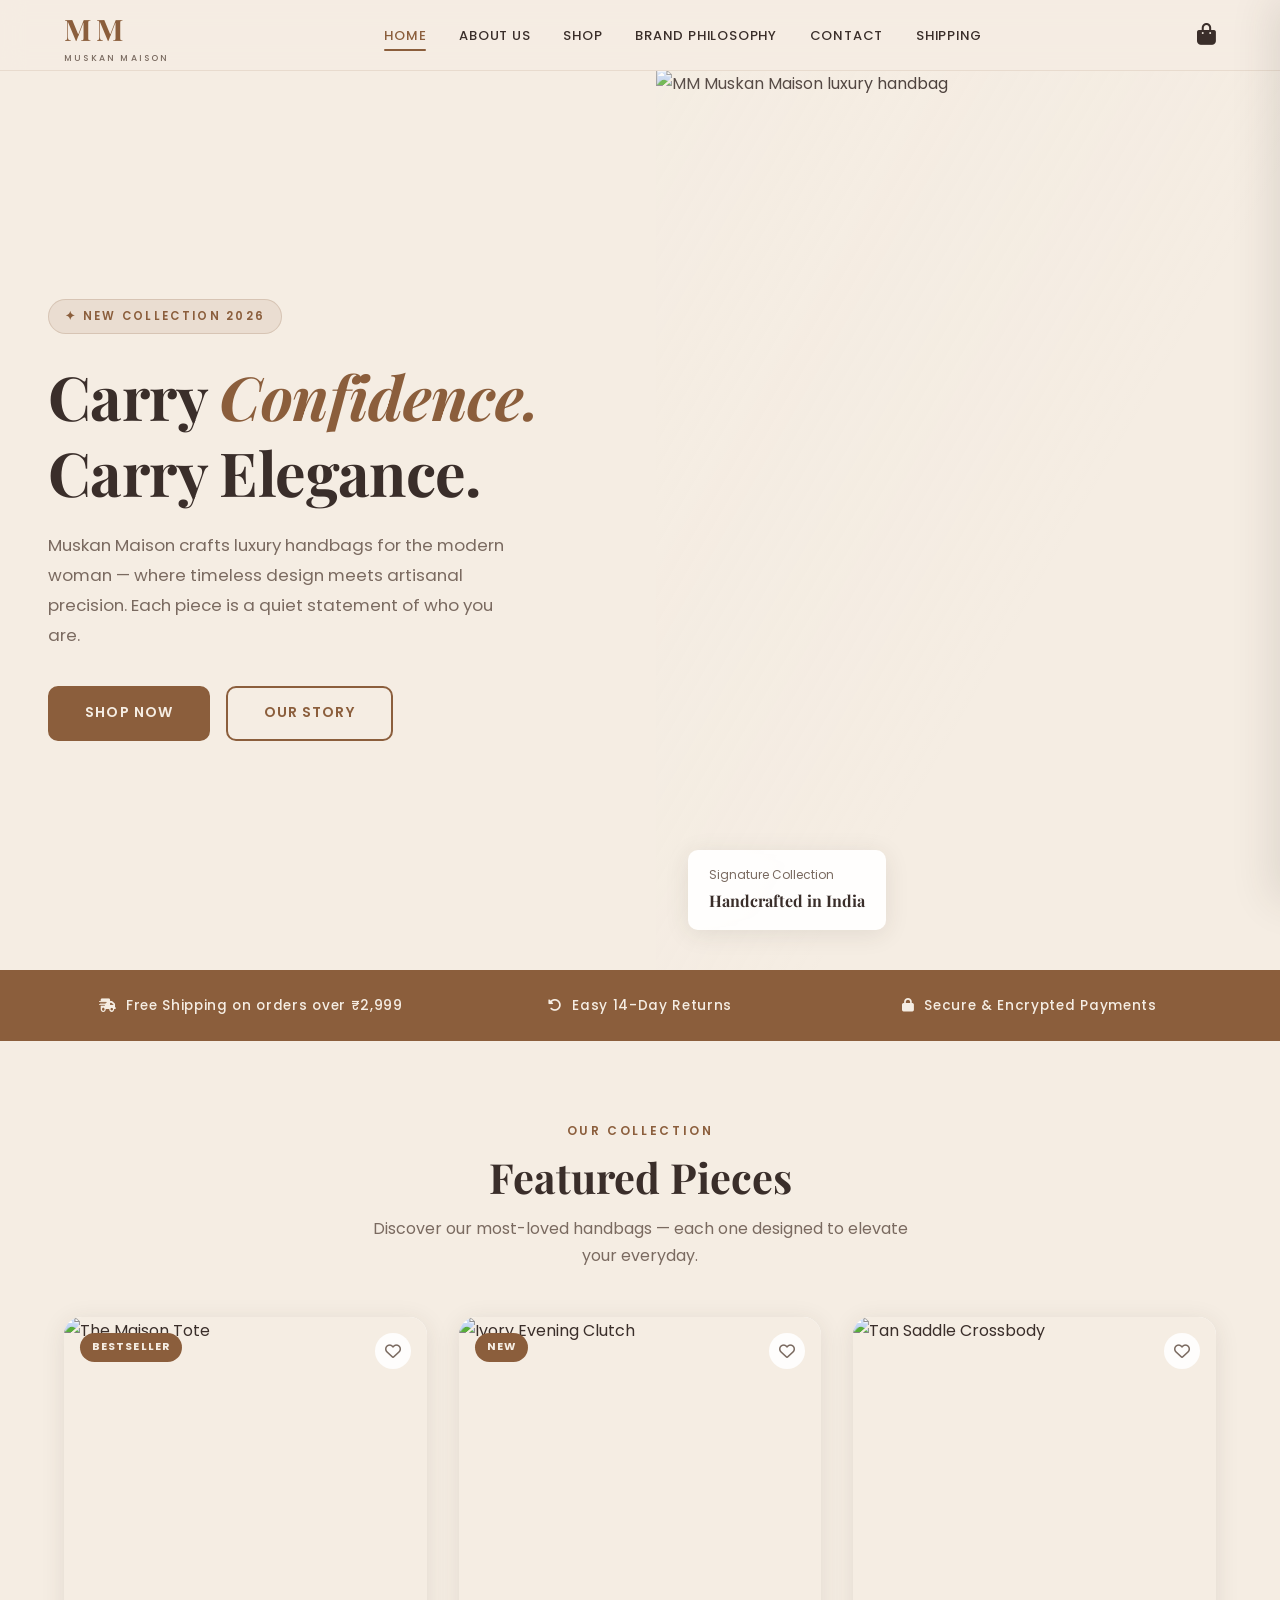
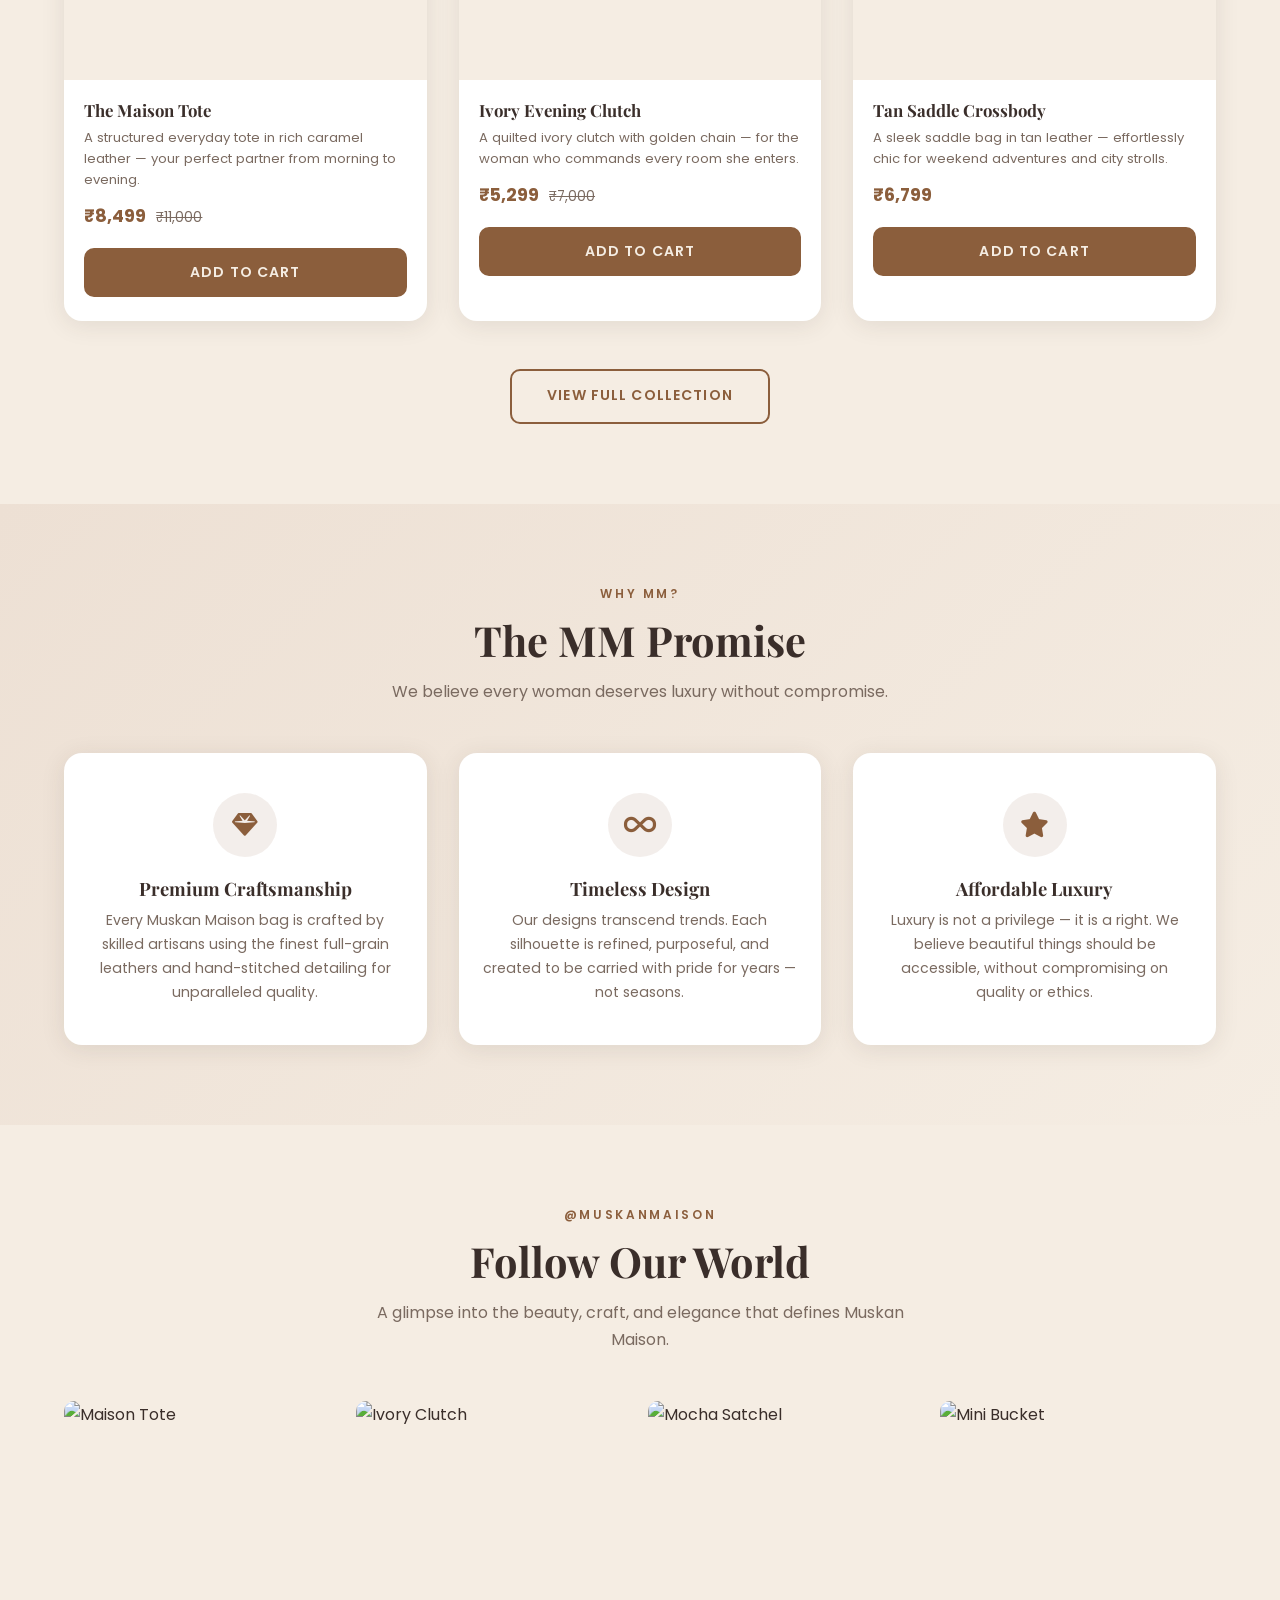
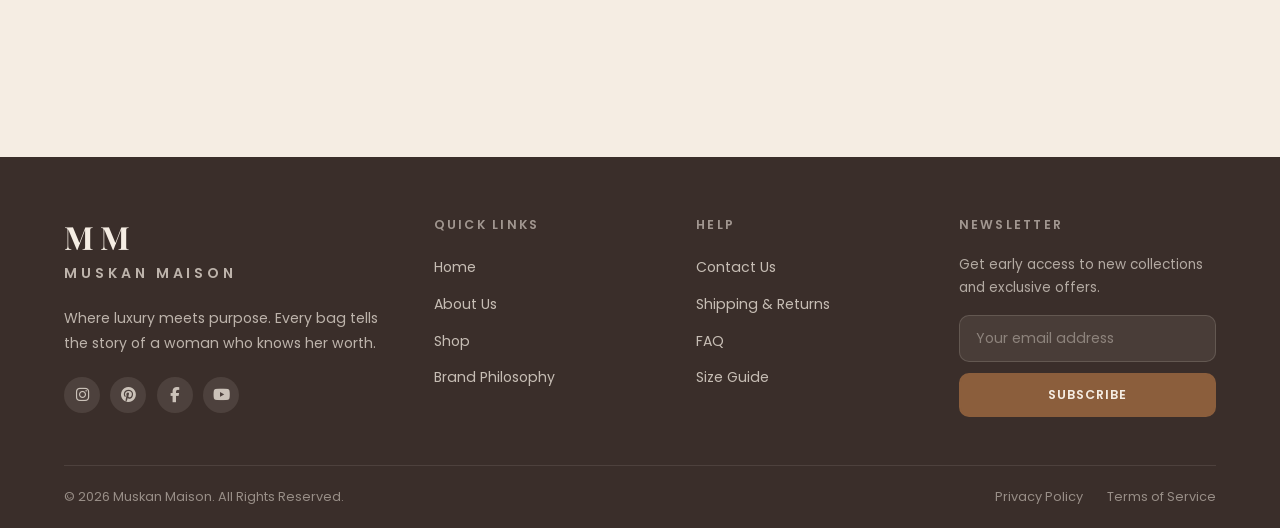
==== index.html @ 4ca87aa5 "Add files via upload" ====
<!DOCTYPE html>
<html lang="en">
<head>
  <meta charset="UTF-8" />
  <meta name="viewport" content="width=device-width, initial-scale=1.0" />
  <meta name="description" content="MM – Muskan Maison. Luxury handcrafted handbags for the modern woman. Carry Confidence. Carry Elegance." />
  <title>MM – Muskan Maison | Luxury Handbags</title>
  <link rel="stylesheet" href="styles.css" />
  <link rel="preconnect" href="https://fonts.googleapis.com" />
  <link href="https://fonts.googleapis.com/css2?family=Playfair+Display:ital,wght@0,400;0,600;0,700;1,400;1,600&family=Poppins:wght@300;400;500;600&display=swap" rel="stylesheet" />
  <!-- Font Awesome for icons -->
  <link rel="stylesheet" href="https://cdnjs.cloudflare.com/ajax/libs/font-awesome/6.5.0/css/all.min.css" crossorigin="anonymous" />
</head>
<body>

  <!-- ======================== NAVBAR ======================== -->
  <nav class="navbar" id="navbar">
    <div class="nav-container">
      <a href="index.html" class="nav-logo">MM<span>Muskan Maison</span></a>

      <ul class="nav-links">
        <li><a href="index.html">Home</a></li>
        <li><a href="about.html">About Us</a></li>
        <li><a href="shop.html">Shop</a></li>
        <li><a href="philosophy.html">Brand Philosophy</a></li>
        <li><a href="contact.html">Contact</a></li>
        <li><a href="shipping.html">Shipping</a></li>
      </ul>

      <div class="nav-actions">
        <button class="cart-btn" id="cartToggle" aria-label="Open Cart">
          <i class="fas fa-shopping-bag"></i>
          <span class="cart-count" style="display:none">0</span>
        </button>
        <button class="hamburger" id="hamburger" aria-label="Menu">
          <span></span><span></span><span></span>
        </button>
      </div>
    </div>
    <div class="mobile-menu" id="mobileMenu">
      <a href="index.html">Home</a>
      <a href="about.html">About Us</a>
      <a href="shop.html">Shop</a>
      <a href="philosophy.html">Brand Philosophy</a>
      <a href="contact.html">Contact</a>
      <a href="shipping.html">Shipping &amp; Returns</a>
    </div>
  </nav>

  <!-- ======================== CART SIDEBAR ======================== -->
  <div class="cart-overlay" id="cartOverlay"></div>
  <aside class="cart-sidebar" id="cartSidebar">
    <div class="cart-header">
      <h3>Your Bag</h3>
      <button class="cart-close" id="cartClose">✕</button>
    </div>
    <div class="cart-items" id="cartItems"></div>
    <div class="cart-footer">
      <div class="cart-total">
        <span>Total</span>
        <strong id="cartTotalAmt">₹0</strong>
      </div>
      <a href="shop.html" class="btn btn-primary" style="display:block;text-align:center;">Checkout</a>
    </div>
  </aside>

  <!-- ======================== HERO ======================== -->
  <section class="hero">
    <div class="hero-content">
      <div class="hero-tag">✦ New Collection 2026</div>
      <h1 class="hero-title">Carry <em>Confidence.</em><br>Carry Elegance.</h1>
      <p class="hero-desc">
        Muskan Maison crafts luxury handbags for the modern woman — where timeless design meets artisanal precision. Each piece is a quiet statement of who you are.
      </p>
      <div class="hero-actions">
        <a href="shop.html" class="btn btn-primary">Shop Now</a>
        <a href="about.html" class="btn btn-outline">Our Story</a>
      </div>
    </div>
    <div class="hero-image">
      <img src="images/hero_handbag.png" alt="MM Muskan Maison luxury handbag" />
      <div class="hero-badge">
        <p>Signature Collection</p>
        <strong>Handcrafted in India</strong>
      </div>
    </div>
  </section>

  <!-- ======================== FEATURES STRIP ======================== -->
  <div class="features-strip">
    <div class="container">
      <div class="feature-chip">
        <i class="fas fa-shipping-fast"></i>
        Free Shipping on orders over ₹2,999
      </div>
      <div class="feature-chip">
        <i class="fas fa-undo-alt"></i>
        Easy 14-Day Returns
      </div>
      <div class="feature-chip">
        <i class="fas fa-lock"></i>
        Secure & Encrypted Payments
      </div>
    </div>
  </div>

  <!-- ======================== FEATURED COLLECTION ======================== -->
  <section class="section">
    <div class="container">
      <span class="section-label text-center" style="display:block;">Our Collection</span>
      <h2 class="section-title fade-in">Featured Pieces</h2>
      <p class="section-subtitle fade-in">Discover our most-loved handbags — each one designed to elevate your everyday.</p>

      <div class="collection-grid">
        <!-- Product 1 -->
        <div class="product-card fade-in">
          <div class="product-img-wrap">
            <span class="product-badge">Bestseller</span>
            <img src="images/bag_tote.png" alt="The Maison Tote" />
            <button class="product-wishlist" aria-label="Wishlist"><i class="far fa-heart"></i></button>
          </div>
          <div class="product-info">
            <h3>The Maison Tote</h3>
            <p class="product-desc">A structured everyday tote in rich caramel leather — your perfect partner from morning to evening.</p>
            <div class="product-price">₹8,499 <del>₹11,000</del></div>
            <button class="btn btn-primary"
              onclick="addToCart('tote', 'The Maison Tote', 8499, 'images/bag_tote.png')">
              Add to Cart
            </button>
          </div>
        </div>

        <!-- Product 2 -->
        <div class="product-card fade-in">
          <div class="product-img-wrap">
            <span class="product-badge">New</span>
            <img src="images/bag_clutch.png" alt="Ivory Evening Clutch" />
            <button class="product-wishlist" aria-label="Wishlist"><i class="far fa-heart"></i></button>
          </div>
          <div class="product-info">
            <h3>Ivory Evening Clutch</h3>
            <p class="product-desc">A quilted ivory clutch with golden chain — for the woman who commands every room she enters.</p>
            <div class="product-price">₹5,299 <del>₹7,000</del></div>
            <button class="btn btn-primary"
              onclick="addToCart('clutch', 'Ivory Evening Clutch', 5299, 'images/bag_clutch.png')">
              Add to Cart
            </button>
          </div>
        </div>

        <!-- Product 3 -->
        <div class="product-card fade-in">
          <div class="product-img-wrap">
            <img src="images/bag_crossbody.png" alt="Tan Saddle Crossbody" />
            <button class="product-wishlist" aria-label="Wishlist"><i class="far fa-heart"></i></button>
          </div>
          <div class="product-info">
            <h3>Tan Saddle Crossbody</h3>
            <p class="product-desc">A sleek saddle bag in tan leather — effortlessly chic for weekend adventures and city strolls.</p>
            <div class="product-price">₹6,799</div>
            <button class="btn btn-primary"
              onclick="addToCart('crossbody', 'Tan Saddle Crossbody', 6799, 'images/bag_crossbody.png')">
              Add to Cart
            </button>
          </div>
        </div>
      </div>

      <div class="text-center" style="margin-top:3rem;">
        <a href="shop.html" class="btn btn-outline">View Full Collection</a>
      </div>
    </div>
  </section>

  <!-- ======================== WHY CHOOSE US ======================== -->
  <section class="section why-section">
    <div class="container">
      <span class="section-label text-center" style="display:block;">Why MM?</span>
      <h2 class="section-title fade-in">The MM Promise</h2>
      <p class="section-subtitle fade-in">We believe every woman deserves luxury without compromise.</p>

      <div class="why-grid">
        <div class="why-card fade-in">
          <div class="why-icon"><i class="fas fa-gem"></i></div>
          <h3>Premium Craftsmanship</h3>
          <p>Every Muskan Maison bag is crafted by skilled artisans using the finest full-grain leathers and hand-stitched detailing for unparalleled quality.</p>
        </div>
        <div class="why-card fade-in">
          <div class="why-icon"><i class="fas fa-infinity"></i></div>
          <h3>Timeless Design</h3>
          <p>Our designs transcend trends. Each silhouette is refined, purposeful, and created to be carried with pride for years — not seasons.</p>
        </div>
        <div class="why-card fade-in">
          <div class="why-icon"><i class="fas fa-star"></i></div>
          <h3>Affordable Luxury</h3>
          <p>Luxury is not a privilege — it is a right. We believe beautiful things should be accessible, without compromising on quality or ethics.</p>
        </div>
      </div>
    </div>
  </section>

  <!-- ======================== INSTAGRAM PREVIEW ======================== -->
  <section class="section insta-section">
    <div class="container">
      <span class="section-label text-center" style="display:block;">@MuskanMaison</span>
      <h2 class="section-title fade-in">Follow Our World</h2>
      <p class="section-subtitle fade-in">A glimpse into the beauty, craft, and elegance that defines Muskan Maison.</p>
      <div class="insta-grid">
        <div class="insta-item fade-in">
          <img src="images/bag_tote.png" alt="Maison Tote" />
          <div class="insta-overlay"><i class="fab fa-instagram"></i></div>
        </div>
        <div class="insta-item fade-in">
          <img src="images/bag_clutch.png" alt="Ivory Clutch" />
          <div class="insta-overlay"><i class="fab fa-instagram"></i></div>
        </div>
        <div class="insta-item fade-in">
          <img src="images/bag_satchel.png" alt="Mocha Satchel" />
          <div class="insta-overlay"><i class="fab fa-instagram"></i></div>
        </div>
        <div class="insta-item fade-in">
          <img src="images/bag_mini.png" alt="Mini Bucket" />
          <div class="insta-overlay"><i class="fab fa-instagram"></i></div>
        </div>
      </div>
    </div>
  </section>

  <!-- ======================== FOOTER ======================== -->
  <footer class="footer">
    <div class="container">
      <div class="footer-grid">
        <div class="footer-brand">
          <h2>MM</h2>
          <p class="footer-brand-sub">Muskan Maison</p>
          <p>Where luxury meets purpose. Every bag tells the story of a woman who knows her worth.</p>
          <div class="footer-social">
            <a href="#" aria-label="Instagram"><i class="fab fa-instagram"></i></a>
            <a href="#" aria-label="Pinterest"><i class="fab fa-pinterest"></i></a>
            <a href="#" aria-label="Facebook"><i class="fab fa-facebook-f"></i></a>
            <a href="#" aria-label="YouTube"><i class="fab fa-youtube"></i></a>
          </div>
        </div>

        <div class="footer-col">
          <h4>Quick Links</h4>
          <ul>
            <li><a href="index.html">Home</a></li>
            <li><a href="about.html">About Us</a></li>
            <li><a href="shop.html">Shop</a></li>
            <li><a href="philosophy.html">Brand Philosophy</a></li>
          </ul>
        </div>

        <div class="footer-col">
          <h4>Help</h4>
          <ul>
            <li><a href="contact.html">Contact Us</a></li>
            <li><a href="shipping.html">Shipping & Returns</a></li>
            <li><a href="shipping.html#faq">FAQ</a></li>
            <li><a href="#">Size Guide</a></li>
          </ul>
        </div>

        <div class="footer-col">
          <h4>Newsletter</h4>
          <p style="font-size:0.85rem;color:rgba(245,237,227,0.65);margin-bottom:1rem;">Get early access to new collections and exclusive offers.</p>
          <form class="footer-newsletter newsletter-form">
            <input type="email" placeholder="Your email address" required />
            <button type="submit" class="btn btn-primary">Subscribe</button>
          </form>
        </div>
      </div>

      <div class="footer-bottom">
        <p>© 2026 Muskan Maison. All Rights Reserved.</p>
        <div class="footer-legal">
          <a href="#">Privacy Policy</a>
          <a href="#">Terms of Service</a>
        </div>
      </div>
    </div>
  </footer>

  <script src="script.js"></script>
</body>
</html>
---- styles.css ----
/* ============================================
   MM – Muskan Maison | Main Stylesheet
   ============================================ */

/* Google Fonts */
@import url('https://fonts.googleapis.com/css2?family=Playfair+Display:ital,wght@0,400;0,600;0,700;1,400;1,600&family=Poppins:wght@300;400;500;600&display=swap');

/* ============================================
   CSS Variables / Design Tokens
   ============================================ */
:root {
  --cream: #F5EDE3;
  --cream-dark: #EDE0D4;
  --mocha: #8B5E3C;
  --mocha-dark: #6F4A2F;
  --mocha-light: #A97550;
  --dark-brown: #3A2E2A;
  --text-muted: #7A6A60;
  --white: #FFFFFF;
  --shadow: 0 4px 24px rgba(58, 46, 42, 0.10);
  --shadow-hover: 0 8px 32px rgba(139, 94, 60, 0.18);
  --radius: 10px;
  --radius-lg: 18px;
  --transition: 0.3s ease;
  --font-serif: 'Playfair Display', Georgia, serif;
  --font-sans: 'Poppins', 'Segoe UI', sans-serif;
}

/* ============================================
   Reset & Base
   ============================================ */
*, *::before, *::after {
  margin: 0;
  padding: 0;
  box-sizing: border-box;
}

html {
  scroll-behavior: smooth;
  font-size: 16px;
}

body {
  background-color: var(--cream);
  color: var(--dark-brown);
  font-family: var(--font-sans);
  font-weight: 400;
  line-height: 1.7;
  -webkit-font-smoothing: antialiased;
}

img {
  max-width: 100%;
  display: block;
}

a {
  text-decoration: none;
  color: inherit;
}

ul { list-style: none; }

/* ============================================
   Typography
   ============================================ */
h1, h2, h3, h4, h5 {
  font-family: var(--font-serif);
  font-weight: 700;
  line-height: 1.25;
  color: var(--dark-brown);
}

h1 { font-size: clamp(2.2rem, 5vw, 3.8rem); }
h2 { font-size: clamp(1.7rem, 3.5vw, 2.6rem); }
h3 { font-size: clamp(1.2rem, 2.5vw, 1.6rem); }
h4 { font-size: 1.1rem; }
p  { font-size: 1rem; color: var(--text-muted); }

.section-label {
  font-size: 0.75rem;
  letter-spacing: 0.22em;
  text-transform: uppercase;
  color: var(--mocha);
  font-family: var(--font-sans);
  font-weight: 600;
  display: block;
  margin-bottom: 0.6rem;
}

/* ============================================
   Utility Classes
   ============================================ */
.container {
  max-width: 1200px;
  margin: 0 auto;
  padding: 0 1.5rem;
}

.section {
  padding: 80px 0;
}

.section-title {
  text-align: center;
  margin-bottom: 0.75rem;
}

.section-subtitle {
  text-align: center;
  max-width: 560px;
  margin: 0 auto 3rem;
  color: var(--text-muted);
  font-size: 1rem;
}

.text-center { text-align: center; }
.text-mocha  { color: var(--mocha); }

/* ============================================
   Buttons
   ============================================ */
.btn {
  display: inline-block;
  padding: 0.85rem 2.2rem;
  border-radius: var(--radius);
  font-family: var(--font-sans);
  font-size: 0.88rem;
  font-weight: 600;
  letter-spacing: 0.08em;
  text-transform: uppercase;
  cursor: pointer;
  transition: all var(--transition);
  border: 2px solid transparent;
}

.btn-primary {
  background: var(--mocha);
  color: var(--cream);
  border-color: var(--mocha);
}

.btn-primary:hover {
  background: var(--mocha-dark);
  border-color: var(--mocha-dark);
  transform: translateY(-2px);
  box-shadow: var(--shadow-hover);
}

.btn-outline {
  background: transparent;
  color: var(--mocha);
  border-color: var(--mocha);
}

.btn-outline:hover {
  background: var(--mocha);
  color: var(--cream);
  transform: translateY(-2px);
}

/* ============================================
   Navigation
   ============================================ */
.navbar {
  position: fixed;
  top: 0;
  left: 0;
  right: 0;
  z-index: 1000;
  background: rgba(245, 237, 227, 0.95);
  backdrop-filter: blur(12px);
  -webkit-backdrop-filter: blur(12px);
  border-bottom: 1px solid rgba(139, 94, 60, 0.12);
  transition: box-shadow var(--transition);
}

.navbar.scrolled {
  box-shadow: 0 2px 20px rgba(58, 46, 42, 0.10);
}

.nav-container {
  max-width: 1200px;
  margin: 0 auto;
  padding: 0 1.5rem;
  display: flex;
  align-items: center;
  justify-content: space-between;
  height: 70px;
}

/* Logo */
.nav-logo {
  font-family: var(--font-serif);
  font-size: 1.85rem;
  font-weight: 700;
  letter-spacing: 0.18em;
  color: var(--mocha);
  transition: color var(--transition);
}

.nav-logo span {
  font-size: 0.55rem;
  letter-spacing: 0.25em;
  display: block;
  text-align: center;
  color: var(--text-muted);
  font-family: var(--font-sans);
  font-weight: 500;
  text-transform: uppercase;
  margin-top: -4px;
}

.nav-logo:hover { color: var(--mocha-dark); }

/* Nav Links */
.nav-links {
  display: flex;
  align-items: center;
  gap: 0.25rem;
}

.nav-links a {
  font-size: 0.82rem;
  font-weight: 500;
  letter-spacing: 0.06em;
  text-transform: uppercase;
  color: var(--dark-brown);
  padding: 0.5rem 0.9rem;
  border-radius: 6px;
  position: relative;
  transition: color var(--transition);
}

.nav-links a::after {
  content: '';
  position: absolute;
  bottom: 2px;
  left: 0.9rem;
  right: 0.9rem;
  height: 2px;
  background: var(--mocha);
  transform: scaleX(0);
  transition: transform 0.3s ease;
  border-radius: 2px;
}

.nav-links a:hover,
.nav-links a.active {
  color: var(--mocha);
}

.nav-links a:hover::after,
.nav-links a.active::after {
  transform: scaleX(1);
}

/* Cart Icon */
.nav-actions {
  display: flex;
  align-items: center;
  gap: 1rem;
}

.cart-btn {
  position: relative;
  background: none;
  border: none;
  cursor: pointer;
  color: var(--dark-brown);
  font-size: 1.35rem;
  display: flex;
  align-items: center;
  transition: color var(--transition);
}

.cart-btn:hover { color: var(--mocha); }

.cart-count {
  position: absolute;
  top: -8px;
  right: -10px;
  background: var(--mocha);
  color: var(--cream);
  font-size: 0.65rem;
  font-weight: 700;
  min-width: 18px;
  height: 18px;
  border-radius: 50%;
  display: flex;
  align-items: center;
  justify-content: center;
  font-family: var(--font-sans);
}

/* Hamburger */
.hamburger {
  display: none;
  flex-direction: column;
  gap: 5px;
  cursor: pointer;
  background: none;
  border: none;
  padding: 4px;
}

.hamburger span {
  display: block;
  width: 24px;
  height: 2px;
  background: var(--dark-brown);
  border-radius: 2px;
  transition: all var(--transition);
}

.hamburger.open span:nth-child(1) { transform: translateY(7px) rotate(45deg); }
.hamburger.open span:nth-child(2) { opacity: 0; }
.hamburger.open span:nth-child(3) { transform: translateY(-7px) rotate(-45deg); }

/* Mobile Menu */
.mobile-menu {
  display: none;
  flex-direction: column;
  background: var(--cream);
  padding: 1rem 1.5rem 1.5rem;
  border-top: 1px solid var(--cream-dark);
  gap: 0.25rem;
}

.mobile-menu.open { display: flex; }

.mobile-menu a {
  font-size: 0.9rem;
  font-weight: 500;
  letter-spacing: 0.05em;
  text-transform: uppercase;
  color: var(--dark-brown);
  padding: 0.6rem 0;
  border-bottom: 1px solid var(--cream-dark);
  transition: color var(--transition);
}

.mobile-menu a:hover,
.mobile-menu a.active { color: var(--mocha); }

/* ============================================
   Cart Sidebar
   ============================================ */
.cart-overlay {
  position: fixed;
  inset: 0;
  background: rgba(58, 46, 42, 0.45);
  z-index: 1100;
  opacity: 0;
  pointer-events: none;
  transition: opacity var(--transition);
}

.cart-overlay.open {
  opacity: 1;
  pointer-events: all;
}

.cart-sidebar {
  position: fixed;
  top: 0;
  right: 0;
  height: 100vh;
  width: 380px;
  max-width: 92vw;
  background: var(--cream);
  z-index: 1200;
  transform: translateX(100%);
  transition: transform 0.4s cubic-bezier(.4,0,.2,1);
  display: flex;
  flex-direction: column;
  box-shadow: -8px 0 40px rgba(58, 46, 42, 0.12);
}

.cart-sidebar.open { transform: translateX(0); }

.cart-header {
  display: flex;
  align-items: center;
  justify-content: space-between;
  padding: 1.5rem 1.5rem 1rem;
  border-bottom: 1px solid var(--cream-dark);
}

.cart-header h3 {
  font-size: 1.25rem;
  font-family: var(--font-serif);
}

.cart-close {
  background: none;
  border: none;
  font-size: 1.4rem;
  cursor: pointer;
  color: var(--text-muted);
  transition: color var(--transition);
}
.cart-close:hover { color: var(--mocha); }

.cart-items {
  flex: 1;
  overflow-y: auto;
  padding: 1rem 1.5rem;
}

.cart-empty {
  text-align: center;
  padding: 3rem 1rem;
  color: var(--text-muted);
}

.cart-empty svg { margin: 0 auto 1rem; opacity: 0.3; }

.cart-item {
  display: grid;
  grid-template-columns: 70px 1fr auto;
  gap: 0.75rem;
  align-items: center;
  padding: 0.75rem 0;
  border-bottom: 1px solid var(--cream-dark);
}

.cart-item img {
  width: 70px;
  height: 70px;
  object-fit: cover;
  border-radius: 8px;
}

.cart-item-info h4 {
  font-size: 0.88rem;
  font-family: var(--font-serif);
  margin-bottom: 0.15rem;
}

.cart-item-info p {
  font-size: 0.8rem;
  color: var(--mocha);
  font-weight: 600;
}

.cart-item-qty {
  display: flex;
  align-items: center;
  gap: 0.4rem;
  margin-top: 0.5rem;
}

.qty-btn {
  width: 22px;
  height: 22px;
  background: var(--cream-dark);
  border: none;
  border-radius: 4px;
  cursor: pointer;
  font-size: 0.9rem;
  display: flex;
  align-items: center;
  justify-content: center;
  color: var(--dark-brown);
  transition: background var(--transition);
}
.qty-btn:hover { background: var(--mocha); color: var(--cream); }

.qty-num { font-size: 0.85rem; font-weight: 600; min-width: 18px; text-align: center; }

.remove-item {
  background: none;
  border: none;
  cursor: pointer;
  color: var(--text-muted);
  font-size: 1rem;
  transition: color var(--transition);
  align-self: flex-start;
  margin-top: 4px;
}
.remove-item:hover { color: #c0392b; }

.cart-footer {
  padding: 1rem 1.5rem 1.5rem;
  border-top: 1px solid var(--cream-dark);
}

.cart-total {
  display: flex;
  justify-content: space-between;
  align-items: center;
  margin-bottom: 1rem;
}

.cart-total span { font-size: 0.9rem; font-weight: 600; }
.cart-total strong { font-size: 1.15rem; color: var(--mocha); font-family: var(--font-serif); }

/* ============================================
   Hero Section
   ============================================ */
.hero {
  min-height: 100vh;
  display: grid;
  grid-template-columns: 1fr 1fr;
  align-items: center;
  padding-top: 70px;
  gap: 2rem;
  overflow: hidden;
}

.hero-content {
  padding: 3rem 2rem 3rem 3rem;
  animation: fadeInLeft 0.9s ease both;
}

.hero-tag {
  display: inline-block;
  background: rgba(139, 94, 60, 0.10);
  color: var(--mocha);
  font-size: 0.72rem;
  font-weight: 600;
  letter-spacing: 0.2em;
  text-transform: uppercase;
  padding: 0.4rem 1rem;
  border-radius: 50px;
  margin-bottom: 1.5rem;
  border: 1px solid rgba(139, 94, 60, 0.2);
}

.hero-title {
  margin-bottom: 1.25rem;
  letter-spacing: -0.01em;
}

.hero-title em {
  font-style: italic;
  color: var(--mocha);
}

.hero-desc {
  font-size: 1.05rem;
  line-height: 1.8;
  margin-bottom: 2.2rem;
  max-width: 480px;
}

.hero-actions {
  display: flex;
  gap: 1rem;
  flex-wrap: wrap;
}

.hero-image {
  height: 100vh;
  min-height: 600px;
  position: relative;
  overflow: hidden;
  animation: fadeInRight 0.9s ease both;
}

.hero-image img {
  width: 100%;
  height: 100%;
  object-fit: cover;
}

.hero-image::before {
  content: '';
  position: absolute;
  inset: 0;
  background: linear-gradient(120deg, rgba(245,237,227,0.18) 0%, transparent 60%);
  z-index: 1;
}

.hero-badge {
  position: absolute;
  bottom: 2.5rem;
  left: 2rem;
  background: rgba(255,255,255,0.92);
  backdrop-filter: blur(8px);
  padding: 0.9rem 1.3rem;
  border-radius: var(--radius);
  box-shadow: var(--shadow);
  z-index: 2;
  animation: fadeInUp 1.2s 0.5s ease both;
}

.hero-badge p { font-size: 0.75rem; margin-bottom: 0.15rem; color: var(--text-muted); }
.hero-badge strong { font-family: var(--font-serif); font-size: 1rem; color: var(--dark-brown); }

/* ============================================
   Features Strip
   ============================================ */
.features-strip {
  background: var(--mocha);
  padding: 1.5rem 0;
}

.features-strip .container {
  display: grid;
  grid-template-columns: repeat(3, 1fr);
  gap: 1rem;
  text-align: center;
}

.feature-chip {
  color: var(--cream);
  display: flex;
  align-items: center;
  justify-content: center;
  gap: 0.6rem;
  font-size: 0.85rem;
  font-weight: 500;
  letter-spacing: 0.05em;
}

.feature-chip svg { flex-shrink: 0; opacity: 0.85; }

/* ============================================
   Featured Collection
   ============================================ */
.collection-grid {
  display: grid;
  grid-template-columns: repeat(3, 1fr);
  gap: 2rem;
  margin-top: 1rem;
}

/* ============================================
   Product Card
   ============================================ */
.product-card {
  background: var(--white);
  border-radius: var(--radius-lg);
  overflow: hidden;
  box-shadow: var(--shadow);
  transition: transform var(--transition), box-shadow var(--transition);
  position: relative;
}

.product-card:hover {
  transform: translateY(-6px);
  box-shadow: var(--shadow-hover);
}

.product-img-wrap {
  position: relative;
  overflow: hidden;
  background: var(--cream);
  aspect-ratio: 4 / 4;
}

.product-img-wrap img {
  width: 100%;
  height: 100%;
  object-fit: cover;
  transition: transform 0.5s ease;
}

.product-card:hover .product-img-wrap img {
  transform: scale(1.06);
}

.product-badge {
  position: absolute;
  top: 1rem;
  left: 1rem;
  background: var(--mocha);
  color: var(--cream);
  font-size: 0.68rem;
  font-weight: 700;
  letter-spacing: 0.1em;
  text-transform: uppercase;
  padding: 0.3rem 0.75rem;
  border-radius: 50px;
}

.product-wishlist {
  position: absolute;
  top: 1rem;
  right: 1rem;
  background: rgba(255,255,255,0.9);
  border: none;
  border-radius: 50%;
  width: 36px;
  height: 36px;
  display: flex;
  align-items: center;
  justify-content: center;
  cursor: pointer;
  color: var(--text-muted);
  transition: all var(--transition);
  font-size: 1rem;
}

.product-wishlist:hover {
  color: #e06c8a;
  transform: scale(1.1);
}

.product-info {
  padding: 1.25rem 1.25rem 1.5rem;
}

.product-info h3 {
  font-size: 1.05rem;
  margin-bottom: 0.35rem;
  font-family: var(--font-serif);
}

.product-desc {
  font-size: 0.82rem;
  color: var(--text-muted);
  margin-bottom: 0.75rem;
  line-height: 1.6;
}

.product-price {
  font-family: var(--font-sans);
  font-size: 1.1rem;
  font-weight: 700;
  color: var(--mocha);
  margin-bottom: 1rem;
}

.product-price del {
  color: var(--text-muted);
  font-weight: 400;
  font-size: 0.85rem;
  margin-left: 0.4rem;
}

.product-card .btn {
  width: 100%;
  text-align: center;
  padding: 0.75rem;
}

/* ============================================
   Why Choose Us
   ============================================ */
.why-section {
  background: linear-gradient(135deg, var(--cream-dark) 0%, var(--cream) 100%);
}

.why-grid {
  display: grid;
  grid-template-columns: repeat(3, 1fr);
  gap: 2rem;
  margin-top: 1rem;
}

.why-card {
  text-align: center;
  padding: 2.5rem 1.5rem;
  background: var(--white);
  border-radius: var(--radius-lg);
  box-shadow: var(--shadow);
  transition: transform var(--transition), box-shadow var(--transition);
}

.why-card:hover {
  transform: translateY(-5px);
  box-shadow: var(--shadow-hover);
}

.why-icon {
  width: 64px;
  height: 64px;
  background: rgba(139, 94, 60, 0.10);
  border-radius: 50%;
  display: flex;
  align-items: center;
  justify-content: center;
  margin: 0 auto 1.25rem;
  font-size: 1.6rem;
  color: var(--mocha);
}

.why-card h3 { font-size: 1.15rem; margin-bottom: 0.6rem; }
.why-card p  { font-size: 0.88rem; }

/* ============================================
   Instagram Preview
   ============================================ */
.insta-section { background: var(--cream); }

.insta-grid {
  display: grid;
  grid-template-columns: repeat(4, 1fr);
  gap: 1rem;
}

.insta-item {
  aspect-ratio: 1;
  overflow: hidden;
  border-radius: var(--radius);
  position: relative;
  cursor: pointer;
}

.insta-item img {
  width: 100%;
  height: 100%;
  object-fit: cover;
  transition: transform 0.5s ease;
}

.insta-item:hover img { transform: scale(1.08); }

.insta-overlay {
  position: absolute;
  inset: 0;
  background: rgba(139, 94, 60, 0.50);
  display: flex;
  align-items: center;
  justify-content: center;
  color: white;
  font-size: 1.5rem;
  opacity: 0;
  transition: opacity var(--transition);
}

.insta-item:hover .insta-overlay { opacity: 1; }

/* ============================================
   Page Header Banner
   ============================================ */
.page-hero {
  background: linear-gradient(135deg, var(--cream-dark) 0%, var(--cream) 100%);
  padding: 8rem 0 5rem;
  text-align: center;
  position: relative;
  overflow: hidden;
}

.page-hero::before {
  content: '';
  position: absolute;
  inset: 0;
  background: radial-gradient(ellipse at 70% 50%, rgba(139,94,60,0.07) 0%, transparent 70%);
}

.page-hero h1 { margin-bottom: 0.5rem; position: relative; }
.page-hero p  { font-size: 1rem; position: relative; }

.breadcrumb {
  font-size: 0.78rem;
  color: var(--text-muted);
  margin-top: 0.5rem;
  letter-spacing: 0.05em;
  position: relative;
}
.breadcrumb a { color: var(--mocha); transition: color var(--transition); }
.breadcrumb a:hover { color: var(--mocha-dark); }

/* ============================================
   About Page
   ============================================ */
.about-block {
  display: grid;
  grid-template-columns: 1fr 1fr;
  gap: 4rem;
  align-items: center;
}

.about-block.reverse { direction: rtl; }
.about-block.reverse > * { direction: ltr; }

.about-img {
  border-radius: var(--radius-lg);
  overflow: hidden;
  box-shadow: var(--shadow);
  aspect-ratio: 4/5;
}

.about-img img {
  width: 100%;
  height: 100%;
  object-fit: cover;
  transition: transform 0.5s ease;
}

.about-img:hover img { transform: scale(1.04); }

.about-text p {
  margin-top: 1rem;
  font-size: 1rem;
  line-height: 1.9;
}

.mission-grid {
  display: grid;
  grid-template-columns: 1fr 1fr;
  gap: 2rem;
  margin-top: 1rem;
}

.mission-card {
  background: var(--white);
  padding: 2.2rem;
  border-radius: var(--radius-lg);
  box-shadow: var(--shadow);
  border-left: 4px solid var(--mocha);
  transition: transform var(--transition);
}

.mission-card:hover { transform: translateY(-4px); }
.mission-card h3 { margin-bottom: 0.6rem; font-size: 1.15rem; }
.mission-card p  { font-size: 0.9rem; }

/* ============================================
   Shop / Collection Page
   ============================================ */
.shop-controls {
  display: flex;
  align-items: center;
  justify-content: space-between;
  margin-bottom: 2rem;
  flex-wrap: wrap;
  gap: 1rem;
}

.shop-filter {
  display: flex;
  gap: 0.5rem;
  flex-wrap: wrap;
}

.filter-btn {
  padding: 0.45rem 1.1rem;
  border: 1.5px solid var(--cream-dark);
  background: var(--white);
  border-radius: 50px;
  font-size: 0.8rem;
  font-weight: 500;
  font-family: var(--font-sans);
  cursor: pointer;
  color: var(--dark-brown);
  transition: all var(--transition);
}

.filter-btn:hover,
.filter-btn.active {
  background: var(--mocha);
  color: var(--cream);
  border-color: var(--mocha);
}

.shop-grid {
  display: grid;
  grid-template-columns: repeat(3, 1fr);
  gap: 2rem;
}

.shop-count {
  font-size: 0.9rem;
  color: var(--text-muted);
}

/* ============================================
   Philosophy Page
   ============================================ */
.philosophy-hero {
  background: var(--mocha);
  padding: 8rem 0 5rem;
  text-align: center;
  color: var(--cream);
  position: relative;
  overflow: hidden;
}

.philosophy-hero::before {
  content: '';
  position: absolute;
  inset: 0;
  background: radial-gradient(ellipse at 30% 70%, rgba(245,237,227,0.08) 0%, transparent 60%);
}

.philosophy-hero h1,
.philosophy-hero p { color: var(--cream); position: relative; }

.philosophy-hero p { opacity: 0.85; }

.philosophy-hero .breadcrumb { color: rgba(245,237,227,0.6); }
.philosophy-hero .breadcrumb a { color: rgba(245,237,227,0.9); }

.empower-grid {
  display: grid;
  grid-template-columns: repeat(2, 1fr);
  gap: 2.5rem;
  margin-top: 1rem;
}

.empower-card {
  background: var(--white);
  padding: 2.5rem;
  border-radius: var(--radius-lg);
  box-shadow: var(--shadow);
  transition: transform var(--transition), box-shadow var(--transition);
  position: relative;
  overflow: hidden;
}

.empower-card::before {
  content: '';
  position: absolute;
  top: 0;
  left: 0;
  right: 0;
  height: 4px;
  background: linear-gradient(90deg, var(--mocha), var(--mocha-light));
}

.empower-card:hover {
  transform: translateY(-5px);
  box-shadow: var(--shadow-hover);
}

.empower-icon { font-size: 2.2rem; margin-bottom: 1rem; }
.empower-card h3 { font-size: 1.2rem; margin-bottom: 0.6rem; }
.empower-card p  { font-size: 0.9rem; }

.quote-section {
  background: var(--mocha);
  padding: 80px 0;
  text-align: center;
}

.quote-text {
  font-family: var(--font-serif);
  font-size: clamp(1.6rem, 3.5vw, 2.4rem);
  font-style: italic;
  color: var(--cream);
  max-width: 700px;
  margin: 0 auto 1.5rem;
  line-height: 1.5;
}

.quote-author {
  font-size: 0.85rem;
  letter-spacing: 0.2em;
  text-transform: uppercase;
  color: rgba(245, 237, 227, 0.7);
  font-weight: 600;
}

.values-grid {
  display: grid;
  grid-template-columns: repeat(3, 1fr);
  gap: 2rem;
}

.value-item { text-align: center; }

.value-num {
  font-family: var(--font-serif);
  font-size: 3rem;
  font-weight: 700;
  color: rgba(139, 94, 60, 0.15);
  line-height: 1;
  margin-bottom: 0.3rem;
}

.value-item h3 { font-size: 1.1rem; margin-bottom: 0.4rem; }
.value-item p  { font-size: 0.88rem; }

/* ============================================
   Contact Page
   ============================================ */
.contact-grid {
  display: grid;
  grid-template-columns: 1fr 1.4fr;
  gap: 4rem;
  align-items: flex-start;
}

.contact-info-card {
  background: var(--mocha);
  color: var(--cream);
  padding: 2.5rem;
  border-radius: var(--radius-lg);
  position: sticky;
  top: 100px;
}

.contact-info-card h2 { color: var(--cream); font-size: 1.6rem; margin-bottom: 0.5rem; }
.contact-info-card > p { color: rgba(245, 237, 227, 0.8); margin-bottom: 2rem; }

.contact-detail {
  display: flex;
  align-items: flex-start;
  gap: 0.9rem;
  margin-bottom: 1.5rem;
}

.contact-detail-icon {
  width: 40px;
  height: 40px;
  background: rgba(245, 237, 227, 0.15);
  border-radius: 50%;
  display: flex;
  align-items: center;
  justify-content: center;
  flex-shrink: 0;
  font-size: 1.1rem;
}

.contact-detail-text label {
  font-size: 0.72rem;
  letter-spacing: 0.15em;
  text-transform: uppercase;
  color: rgba(245, 237, 227, 0.6);
  display: block;
  margin-bottom: 0.15rem;
  font-weight: 600;
}

.contact-detail-text span {
  font-size: 0.95rem;
  color: var(--cream);
}

.social-links {
  display: flex;
  gap: 0.75rem;
  margin-top: 2rem;
}

.social-link {
  width: 40px;
  height: 40px;
  background: rgba(245, 237, 227, 0.15);
  border-radius: 50%;
  display: flex;
  align-items: center;
  justify-content: center;
  color: var(--cream);
  text-decoration: none;
  font-size: 1rem;
  transition: background var(--transition), transform var(--transition);
}

.social-link:hover {
  background: rgba(245, 237, 227, 0.3);
  transform: translateY(-3px);
}

/* Contact Form */
.contact-form-wrap {
  background: var(--white);
  padding: 2.5rem;
  border-radius: var(--radius-lg);
  box-shadow: var(--shadow);
}

.contact-form-wrap h2 { font-size: 1.7rem; margin-bottom: 0.5rem; }
.contact-form-wrap > p { margin-bottom: 2rem; }

.form-grid {
  display: grid;
  grid-template-columns: 1fr 1fr;
  gap: 1.25rem;
  margin-bottom: 1.25rem;
}

.form-group {
  display: flex;
  flex-direction: column;
  gap: 0.4rem;
  margin-bottom: 1.25rem;
}

.form-group.full { grid-column: 1 / -1; }

.form-group label {
  font-size: 0.8rem;
  font-weight: 600;
  letter-spacing: 0.05em;
  text-transform: uppercase;
  color: var(--dark-brown);
}

.form-group input,
.form-group textarea,
.form-group select {
  width: 100%;
  padding: 0.85rem 1.1rem;
  border: 1.5px solid var(--cream-dark);
  border-radius: var(--radius);
  background: var(--cream);
  font-family: var(--font-sans);
  font-size: 0.92rem;
  color: var(--dark-brown);
  outline: none;
  transition: border-color var(--transition), box-shadow var(--transition);
}

.form-group input:focus,
.form-group textarea:focus,
.form-group select:focus {
  border-color: var(--mocha);
  box-shadow: 0 0 0 3px rgba(139, 94, 60, 0.10);
}

.form-group input.error,
.form-group textarea.error { border-color: #e74c3c; }

.error-msg {
  font-size: 0.78rem;
  color: #e74c3c;
  margin-top: 0.2rem;
  display: none;
}

.error-msg.show { display: block; }

.form-group textarea {
  resize: vertical;
  min-height: 130px;
}

.success-msg {
  display: none;
  background: rgba(46, 160, 67, 0.1);
  border: 1px solid rgba(46, 160, 67, 0.3);
  color: #2ea043;
  padding: 1rem 1.25rem;
  border-radius: var(--radius);
  margin-top: 1rem;
  font-size: 0.9rem;
}

.success-msg.show { display: block; }

/* ============================================
   Shipping & Returns Page
   ============================================ */
.shipping-grid {
  display: grid;
  grid-template-columns: 1fr 1fr;
  gap: 2rem;
  margin-bottom: 4rem;
}

.policy-card {
  background: var(--white);
  padding: 2.2rem;
  border-radius: var(--radius-lg);
  box-shadow: var(--shadow);
  transition: transform var(--transition);
}

.policy-card:hover { transform: translateY(-4px); }

.policy-icon {
  font-size: 2rem;
  margin-bottom: 1rem;
}

.policy-card h3 { font-size: 1.2rem; margin-bottom: 0.8rem; }
.policy-card p  { font-size: 0.9rem; margin-bottom: 0.5rem; }

.policy-list {
  list-style: disc;
  list-style-position: inside;
  font-size: 0.88rem;
  color: var(--text-muted);
  line-height: 1.9;
}

/* Refund Timeline */
.timeline {
  position: relative;
  margin-top: 1rem;
}

.timeline::before {
  content: '';
  position: absolute;
  left: 36px;
  top: 0;
  bottom: 0;
  width: 2px;
  background: var(--cream-dark);
}

.timeline-item {
  display: grid;
  grid-template-columns: 72px 1fr;
  gap: 1.5rem;
  margin-bottom: 2rem;
  position: relative;
}

.timeline-day {
  width: 72px;
  height: 72px;
  background: var(--mocha);
  color: var(--cream);
  border-radius: 50%;
  display: flex;
  flex-direction: column;
  align-items: center;
  justify-content: center;
  font-weight: 700;
  line-height: 1.2;
  flex-shrink: 0;
  z-index: 1;
}

.timeline-day span { font-size: 1.4rem; }
.timeline-day small { font-size: 0.58rem; letter-spacing: 0.1em; text-transform: uppercase; opacity: 0.8; }

.timeline-info {
  display: flex;
  align-items: center;
  background: var(--white);
  padding: 1.2rem 1.5rem;
  border-radius: var(--radius);
  box-shadow: var(--shadow);
}

.timeline-info h4 { font-size: 1rem; margin-bottom: 0.3rem; }
.timeline-info p  { font-size: 0.85rem; }

/* FAQ Accordion */
.faq-section h2 { margin-bottom: 2rem; }

.faq-item {
  background: var(--white);
  border-radius: var(--radius);
  box-shadow: var(--shadow);
  margin-bottom: 0.75rem;
  overflow: hidden;
  transition: box-shadow var(--transition);
}

.faq-item:hover { box-shadow: var(--shadow-hover); }

.faq-question {
  width: 100%;
  background: none;
  border: none;
  padding: 1.25rem 1.5rem;
  text-align: left;
  font-family: var(--font-serif);
  font-size: 1rem;
  font-weight: 600;
  color: var(--dark-brown);
  cursor: pointer;
  display: flex;
  justify-content: space-between;
  align-items: center;
  gap: 1rem;
  transition: color var(--transition);
}

.faq-question:hover { color: var(--mocha); }

.faq-icon {
  width: 28px;
  height: 28px;
  background: var(--cream);
  border-radius: 50%;
  display: flex;
  align-items: center;
  justify-content: center;
  flex-shrink: 0;
  font-size: 1rem;
  color: var(--mocha);
  transition: transform var(--transition), background var(--transition);
}

.faq-item.open .faq-icon {
  transform: rotate(45deg);
  background: var(--mocha);
  color: var(--cream);
}

.faq-answer {
  max-height: 0;
  overflow: hidden;
  transition: max-height 0.4s ease, padding var(--transition);
}

.faq-answer-inner {
  padding: 0 1.5rem 1.25rem;
  font-size: 0.9rem;
  line-height: 1.8;
  color: var(--text-muted);
}

.faq-item.open .faq-answer {
  max-height: 300px;
}

/* ============================================
   Footer
   ============================================ */
.footer {
  background: var(--dark-brown);
  color: var(--cream);
  padding: 60px 0 0;
}

.footer-grid {
  display: grid;
  grid-template-columns: 1.5fr 1fr 1fr 1.2fr;
  gap: 3rem;
  margin-bottom: 3rem;
}

.footer-brand h2 {
  font-family: var(--font-serif);
  font-size: 2rem;
  letter-spacing: 0.2em;
  color: var(--cream);
  margin-bottom: 0.2rem;
}

.footer-brand-sub {
  font-size: 0.62rem;
  letter-spacing: 0.28em;
  text-transform: uppercase;
  color: rgba(245, 237, 227, 0.5);
  font-weight: 600;
  margin-bottom: 1rem;
  font-family: var(--font-sans);
}

.footer-brand p {
  font-size: 0.88rem;
  color: rgba(245, 237, 227, 0.7);
  line-height: 1.8;
  margin-bottom: 1.25rem;
}

.footer-social {
  display: flex;
  gap: 0.65rem;
}

.footer-social a {
  width: 36px;
  height: 36px;
  background: rgba(245, 237, 227, 0.10);
  border-radius: 50%;
  display: flex;
  align-items: center;
  justify-content: center;
  color: rgba(245, 237, 227, 0.75);
  font-size: 0.95rem;
  transition: all var(--transition);
}

.footer-social a:hover {
  background: var(--mocha);
  color: var(--cream);
  transform: translateY(-3px);
}

.footer-col h4 {
  font-family: var(--font-sans);
  font-size: 0.78rem;
  letter-spacing: 0.18em;
  text-transform: uppercase;
  color: rgba(245, 237, 227, 0.55);
  font-weight: 600;
  margin-bottom: 1.25rem;
}

.footer-col ul li {
  margin-bottom: 0.6rem;
}

.footer-col ul li a {
  font-size: 0.88rem;
  color: rgba(245, 237, 227, 0.75);
  transition: color var(--transition);
}

.footer-col ul li a:hover { color: var(--mocha-light); }

.footer-newsletter input {
  width: 100%;
  padding: 0.75rem 1rem;
  background: rgba(245, 237, 227, 0.08);
  border: 1px solid rgba(245, 237, 227, 0.15);
  border-radius: var(--radius);
  color: var(--cream);
  font-family: var(--font-sans);
  font-size: 0.88rem;
  outline: none;
  margin-bottom: 0.65rem;
  transition: border-color var(--transition);
}

.footer-newsletter input::placeholder { color: rgba(245, 237, 227, 0.4); }
.footer-newsletter input:focus { border-color: rgba(139, 94, 60, 0.6); }

.footer-newsletter .btn {
  width: 100%;
  font-size: 0.78rem;
  padding: 0.7rem;
}

.footer-bottom {
  border-top: 1px solid rgba(245, 237, 227, 0.10);
  padding: 1.25rem 0;
  display: flex;
  align-items: center;
  justify-content: space-between;
  flex-wrap: wrap;
  gap: 0.5rem;
}

.footer-bottom p {
  font-size: 0.8rem;
  color: rgba(245, 237, 227, 0.5);
}

.footer-legal {
  display: flex;
  gap: 1.5rem;
}

.footer-legal a {
  font-size: 0.8rem;
  color: rgba(245, 237, 227, 0.5);
  transition: color var(--transition);
}

.footer-legal a:hover { color: var(--mocha-light); }

/* ============================================
   Animations
   ============================================ */
@keyframes fadeInLeft {
  from { opacity: 0; transform: translateX(-40px); }
  to   { opacity: 1; transform: translateX(0); }
}

@keyframes fadeInRight {
  from { opacity: 0; transform: translateX(40px); }
  to   { opacity: 1; transform: translateX(0); }
}

@keyframes fadeInUp {
  from { opacity: 0; transform: translateY(30px); }
  to   { opacity: 1; transform: translateY(0); }
}

.fade-in {
  opacity: 0;
  transform: translateY(30px);
  transition: opacity 0.7s ease, transform 0.7s ease;
}

.fade-in.visible {
  opacity: 1;
  transform: translateY(0);
}

/* ============================================
   Toast Notification
   ============================================ */
.toast {
  position: fixed;
  bottom: 2rem;
  left: 50%;
  transform: translateX(-50%) translateY(80px);
  background: var(--dark-brown);
  color: var(--cream);
  padding: 0.85rem 1.6rem;
  border-radius: 50px;
  font-size: 0.88rem;
  font-weight: 500;
  z-index: 9999;
  transition: transform 0.45s cubic-bezier(.4,0,.2,1), opacity 0.45s;
  opacity: 0;
  white-space: nowrap;
  box-shadow: 0 8px 24px rgba(0,0,0,0.25);
}

.toast.show {
  transform: translateX(-50%) translateY(0);
  opacity: 1;
}

/* ============================================
   Responsive Design
   ============================================ */
@media (max-width: 1024px) {
  .hero { grid-template-columns: 1fr; min-height: auto; }
  .hero-content { padding: 4rem 2rem 2rem; text-align: center; order: 2; }
  .hero-actions { justify-content: center; }
  .hero-desc { margin-left: auto; margin-right: auto; }
  .hero-image { height: 55vw; min-height: 320px; order: 1; }
  .collection-grid { grid-template-columns: repeat(2, 1fr); }
  .insta-grid { grid-template-columns: repeat(2, 1fr); }
  .footer-grid { grid-template-columns: 1fr 1fr; }
  .contact-grid { grid-template-columns: 1fr; }
  .contact-info-card { position: static; }
  .about-block { gap: 2.5rem; }
}

@media (max-width: 768px) {
  .section { padding: 60px 0; }
  .nav-links { display: none; }
  .hamburger { display: flex; }
  .collection-grid { grid-template-columns: 1fr; }
  .why-grid { grid-template-columns: 1fr; }
  .shop-grid { grid-template-columns: repeat(2, 1fr); gap: 1rem; }
  .about-block { grid-template-columns: 1fr; }
  .about-block.reverse { direction: ltr; }
  .mission-grid { grid-template-columns: 1fr; }
  .empower-grid { grid-template-columns: 1fr; }
  .values-grid { grid-template-columns: 1fr; }
  .shipping-grid { grid-template-columns: 1fr; }
  .footer-grid { grid-template-columns: 1fr 1fr; gap: 2rem; }
  .form-grid { grid-template-columns: 1fr; }
  .features-strip .container { grid-template-columns: 1fr; gap: 0.5rem; }
}

@media (max-width: 480px) {
  .shop-grid { grid-template-columns: 1fr; }
  .footer-grid { grid-template-columns: 1fr; }
  .footer-bottom { flex-direction: column; text-align: center; }
  .insta-grid { grid-template-columns: repeat(2, 1fr); }
  .hero-actions { flex-direction: column; align-items: center; }
  .btn { width: 100%; text-align: center; }
  .hero-title { font-size: 2rem; }
}
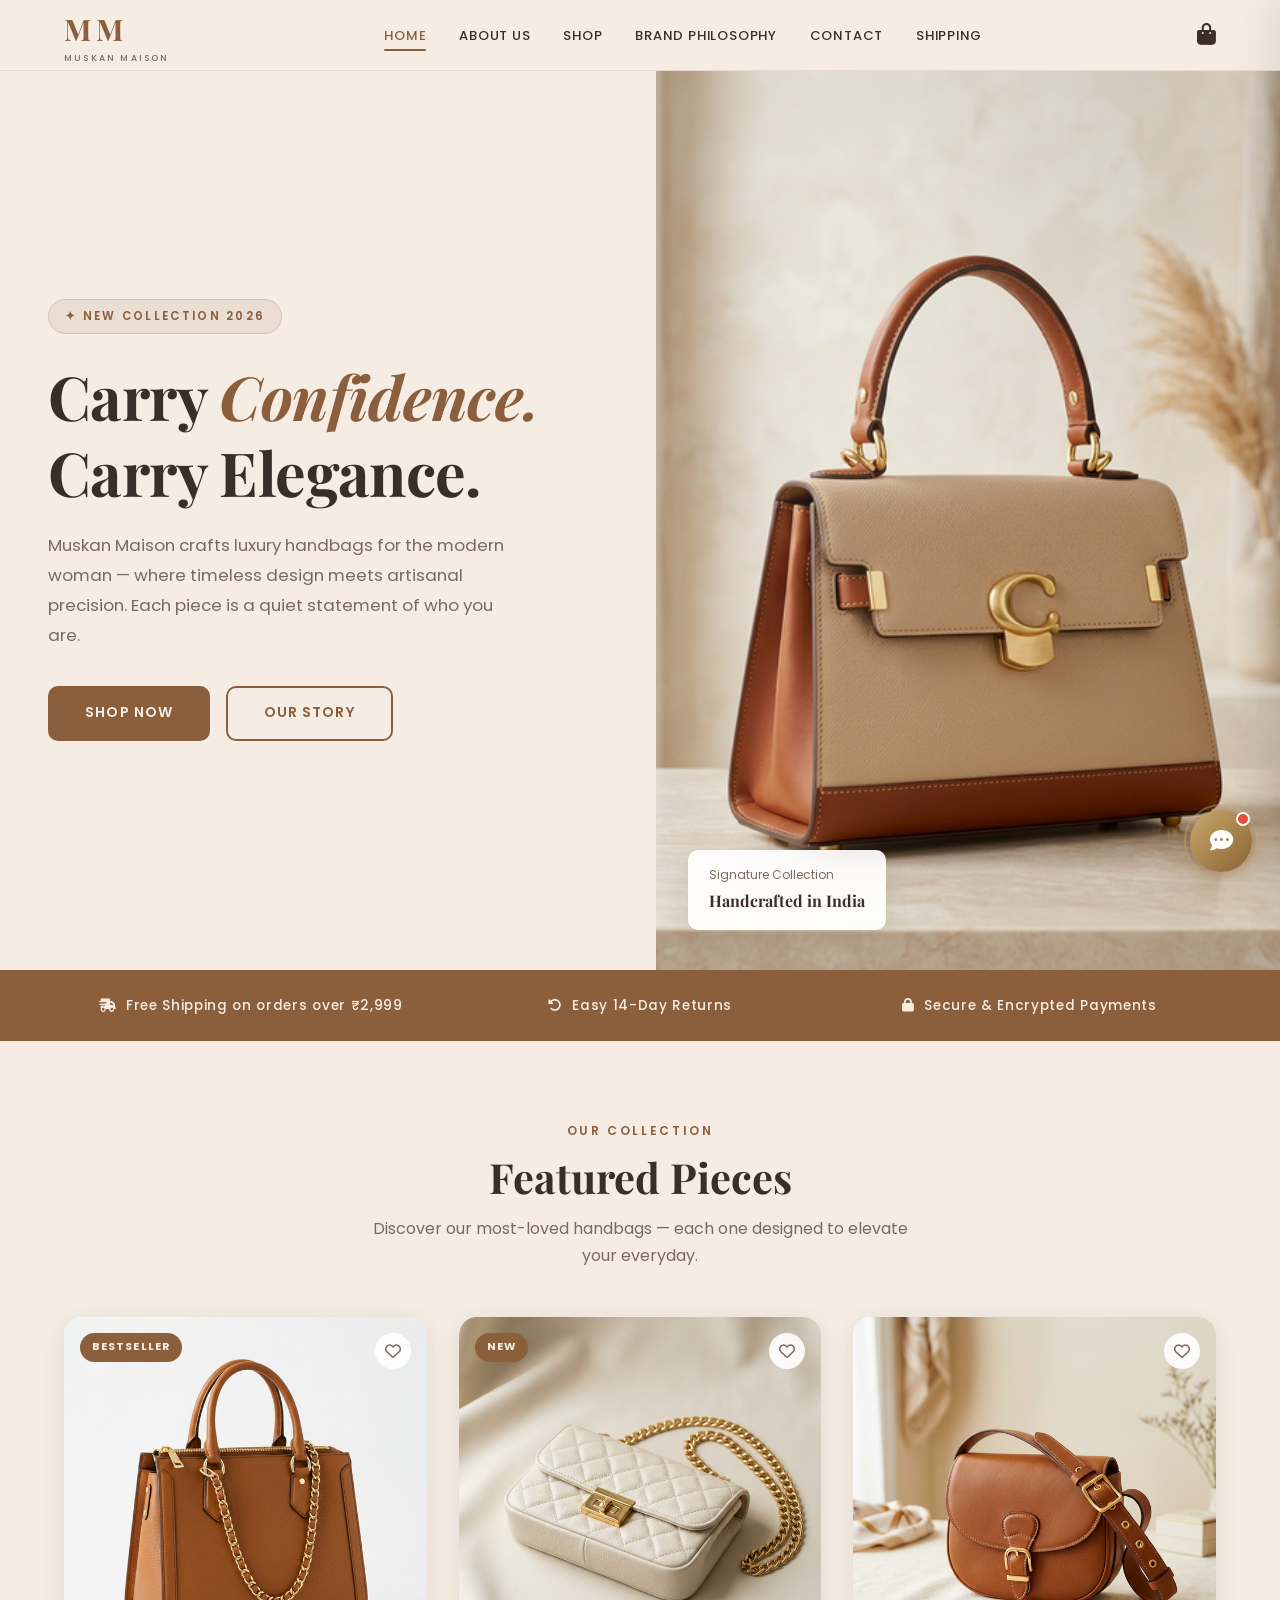
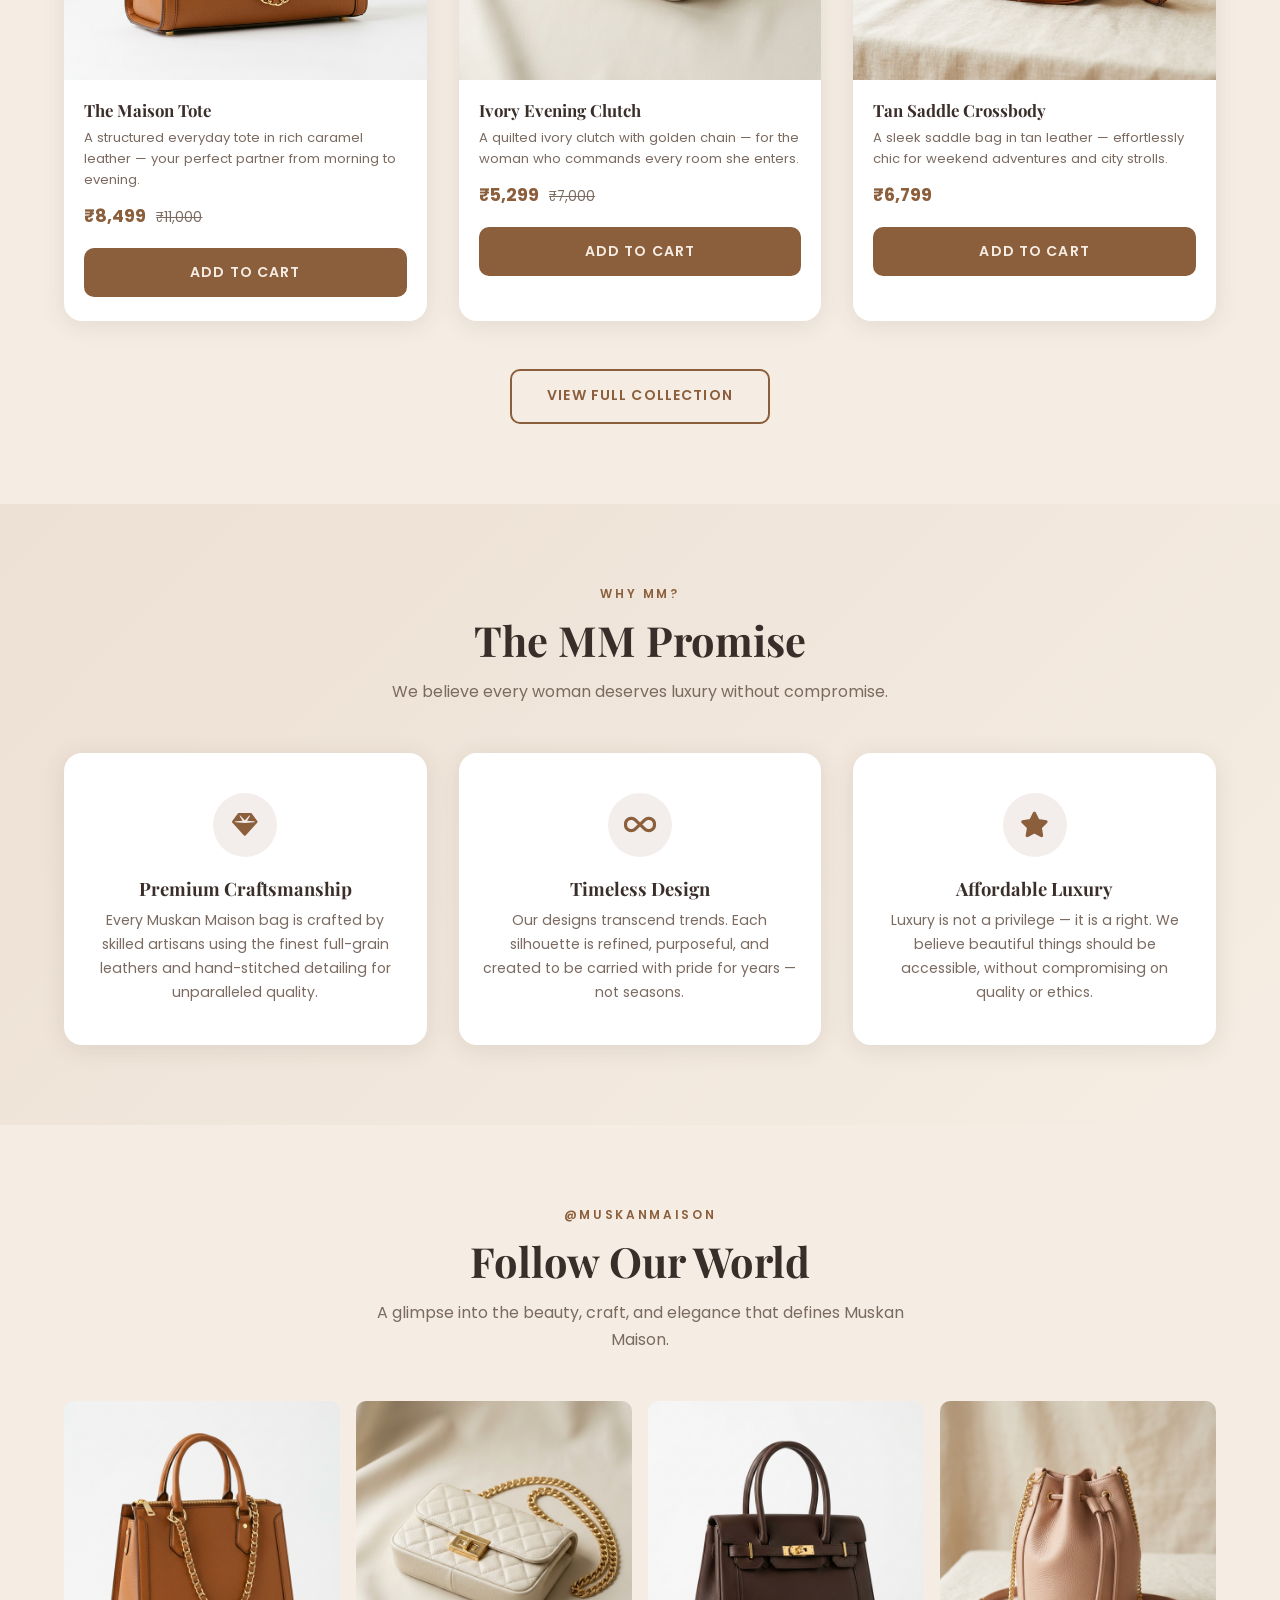
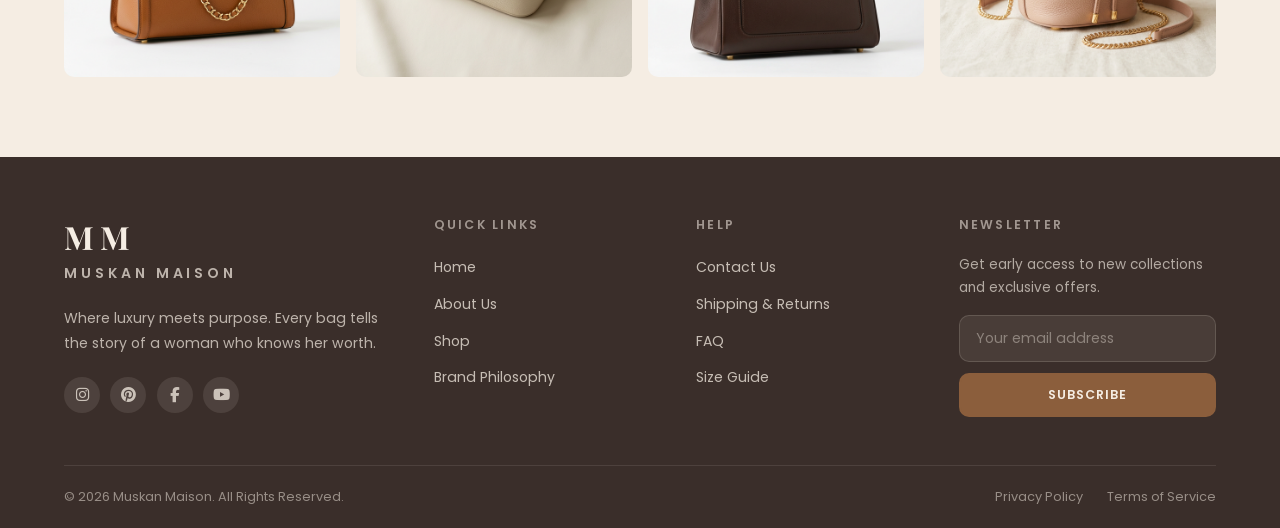
==== commit 890d9bbd: "Add files via upload" ====
--- a/index.html
+++ b/index.html
@@ -1,16 +1,23 @@
 <!DOCTYPE html>
 <html lang="en">
+
 <head>
   <meta charset="UTF-8" />
   <meta name="viewport" content="width=device-width, initial-scale=1.0" />
-  <meta name="description" content="MM – Muskan Maison. Luxury handcrafted handbags for the modern woman. Carry Confidence. Carry Elegance." />
+  <meta name="description"
+    content="MM – Muskan Maison. Luxury handcrafted handbags for the modern woman. Carry Confidence. Carry Elegance." />
   <title>MM – Muskan Maison | Luxury Handbags</title>
   <link rel="stylesheet" href="styles.css" />
+  <link rel="stylesheet" href="chatbot.css" />
   <link rel="preconnect" href="https://fonts.googleapis.com" />
-  <link href="https://fonts.googleapis.com/css2?family=Playfair+Display:ital,wght@0,400;0,600;0,700;1,400;1,600&family=Poppins:wght@300;400;500;600&display=swap" rel="stylesheet" />
+  <link
+    href="https://fonts.googleapis.com/css2?family=Playfair+Display:ital,wght@0,400;0,600;0,700;1,400;1,600&family=Poppins:wght@300;400;500;600&display=swap"
+    rel="stylesheet" />
   <!-- Font Awesome for icons -->
-  <link rel="stylesheet" href="https://cdnjs.cloudflare.com/ajax/libs/font-awesome/6.5.0/css/all.min.css" crossorigin="anonymous" />
+  <link rel="stylesheet" href="https://cdnjs.cloudflare.com/ajax/libs/font-awesome/6.5.0/css/all.min.css"
+    crossorigin="anonymous" />
 </head>
+
 <body>
 
   <!-- ======================== NAVBAR ======================== -->
@@ -70,7 +77,8 @@
       <div class="hero-tag">✦ New Collection 2026</div>
       <h1 class="hero-title">Carry <em>Confidence.</em><br>Carry Elegance.</h1>
       <p class="hero-desc">
-        Muskan Maison crafts luxury handbags for the modern woman — where timeless design meets artisanal precision. Each piece is a quiet statement of who you are.
+        Muskan Maison crafts luxury handbags for the modern woman — where timeless design meets artisanal precision.
+        Each piece is a quiet statement of who you are.
       </p>
       <div class="hero-actions">
         <a href="shop.html" class="btn btn-primary">Shop Now</a>
@@ -109,7 +117,8 @@
     <div class="container">
       <span class="section-label text-center" style="display:block;">Our Collection</span>
       <h2 class="section-title fade-in">Featured Pieces</h2>
-      <p class="section-subtitle fade-in">Discover our most-loved handbags — each one designed to elevate your everyday.</p>
+      <p class="section-subtitle fade-in">Discover our most-loved handbags — each one designed to elevate your everyday.
+      </p>
 
       <div class="collection-grid">
         <!-- Product 1 -->
@@ -121,10 +130,10 @@
           </div>
           <div class="product-info">
             <h3>The Maison Tote</h3>
-            <p class="product-desc">A structured everyday tote in rich caramel leather — your perfect partner from morning to evening.</p>
+            <p class="product-desc">A structured everyday tote in rich caramel leather — your perfect partner from
+              morning to evening.</p>
             <div class="product-price">₹8,499 <del>₹11,000</del></div>
-            <button class="btn btn-primary"
-              onclick="addToCart('tote', 'The Maison Tote', 8499, 'images/bag_tote.png')">
+            <button class="btn btn-primary" onclick="addToCart('tote', 'The Maison Tote', 8499, 'images/bag_tote.png')">
               Add to Cart
             </button>
           </div>
@@ -139,7 +148,8 @@
           </div>
           <div class="product-info">
             <h3>Ivory Evening Clutch</h3>
-            <p class="product-desc">A quilted ivory clutch with golden chain — for the woman who commands every room she enters.</p>
+            <p class="product-desc">A quilted ivory clutch with golden chain — for the woman who commands every room she
+              enters.</p>
             <div class="product-price">₹5,299 <del>₹7,000</del></div>
             <button class="btn btn-primary"
               onclick="addToCart('clutch', 'Ivory Evening Clutch', 5299, 'images/bag_clutch.png')">
@@ -156,7 +166,8 @@
           </div>
           <div class="product-info">
             <h3>Tan Saddle Crossbody</h3>
-            <p class="product-desc">A sleek saddle bag in tan leather — effortlessly chic for weekend adventures and city strolls.</p>
+            <p class="product-desc">A sleek saddle bag in tan leather — effortlessly chic for weekend adventures and
+              city strolls.</p>
             <div class="product-price">₹6,799</div>
             <button class="btn btn-primary"
               onclick="addToCart('crossbody', 'Tan Saddle Crossbody', 6799, 'images/bag_crossbody.png')">
@@ -183,17 +194,20 @@
         <div class="why-card fade-in">
           <div class="why-icon"><i class="fas fa-gem"></i></div>
           <h3>Premium Craftsmanship</h3>
-          <p>Every Muskan Maison bag is crafted by skilled artisans using the finest full-grain leathers and hand-stitched detailing for unparalleled quality.</p>
+          <p>Every Muskan Maison bag is crafted by skilled artisans using the finest full-grain leathers and
+            hand-stitched detailing for unparalleled quality.</p>
         </div>
         <div class="why-card fade-in">
           <div class="why-icon"><i class="fas fa-infinity"></i></div>
           <h3>Timeless Design</h3>
-          <p>Our designs transcend trends. Each silhouette is refined, purposeful, and created to be carried with pride for years — not seasons.</p>
+          <p>Our designs transcend trends. Each silhouette is refined, purposeful, and created to be carried with pride
+            for years — not seasons.</p>
         </div>
         <div class="why-card fade-in">
           <div class="why-icon"><i class="fas fa-star"></i></div>
           <h3>Affordable Luxury</h3>
-          <p>Luxury is not a privilege — it is a right. We believe beautiful things should be accessible, without compromising on quality or ethics.</p>
+          <p>Luxury is not a privilege — it is a right. We believe beautiful things should be accessible, without
+            compromising on quality or ethics.</p>
         </div>
       </div>
     </div>
@@ -264,7 +278,8 @@
 
         <div class="footer-col">
           <h4>Newsletter</h4>
-          <p style="font-size:0.85rem;color:rgba(245,237,227,0.65);margin-bottom:1rem;">Get early access to new collections and exclusive offers.</p>
+          <p style="font-size:0.85rem;color:rgba(245,237,227,0.65);margin-bottom:1rem;">Get early access to new
+            collections and exclusive offers.</p>
           <form class="footer-newsletter newsletter-form">
             <input type="email" placeholder="Your email address" required />
             <button type="submit" class="btn btn-primary">Subscribe</button>
@@ -283,5 +298,8 @@
   </footer>
 
   <script src="script.js"></script>
+  <!-- MM Floating Chatbot Widget -->
+  <script src="chatbot.js" defer></script>
 </body>
-</html>
+
+</html>
--- a/chatbot.css
+++ b/chatbot.css
@@ -0,0 +1,361 @@
+/* ===========================
+   MM Muskan Maison — Chatbot
+   Floating Chat Bubble Widget
+   =========================== */
+
+/* ---- Bubble Toggle Button ---- */
+#mm-chat-bubble {
+    position: fixed;
+    bottom: 28px;
+    right: 28px;
+    z-index: 9999;
+    width: 62px;
+    height: 62px;
+    border-radius: 50%;
+    background: linear-gradient(135deg, #c9a86c 0%, #8b6234 100%);
+    border: none;
+    cursor: pointer;
+    display: flex;
+    align-items: center;
+    justify-content: center;
+    box-shadow: 0 8px 32px rgba(139, 98, 52, 0.45), 0 2px 8px rgba(0, 0, 0, 0.18);
+    transition: transform 0.25s cubic-bezier(0.34, 1.56, 0.64, 1),
+        box-shadow 0.25s ease;
+    outline: none;
+}
+
+#mm-chat-bubble:hover {
+    transform: scale(1.12);
+    box-shadow: 0 14px 40px rgba(139, 98, 52, 0.55), 0 4px 12px rgba(0, 0, 0, 0.2);
+}
+
+#mm-chat-bubble:active {
+    transform: scale(0.96);
+}
+
+/* Pulse ring animation */
+#mm-chat-bubble::before {
+    content: '';
+    position: absolute;
+    inset: -6px;
+    border-radius: 50%;
+    border: 2px solid rgba(201, 168, 108, 0.4);
+    animation: mm-pulse 2.4s ease-out infinite;
+}
+
+@keyframes mm-pulse {
+    0% {
+        transform: scale(1);
+        opacity: 0.8;
+    }
+
+    70% {
+        transform: scale(1.3);
+        opacity: 0;
+    }
+
+    100% {
+        transform: scale(1.3);
+        opacity: 0;
+    }
+}
+
+/* Icons inside bubble */
+#mm-chat-bubble .mm-bubble-icon,
+#mm-chat-bubble .mm-close-icon {
+    position: absolute;
+    transition: opacity 0.2s ease, transform 0.2s ease;
+    color: #fff;
+    font-size: 1.45rem;
+    line-height: 1;
+}
+
+#mm-chat-bubble .mm-close-icon {
+    opacity: 0;
+    transform: rotate(-90deg) scale(0.7);
+}
+
+#mm-chat-bubble.is-open .mm-bubble-icon {
+    opacity: 0;
+    transform: rotate(90deg) scale(0.7);
+}
+
+#mm-chat-bubble.is-open .mm-close-icon {
+    opacity: 1;
+    transform: rotate(0deg) scale(1);
+}
+
+/* Notification dot (shown when chat is closed) */
+#mm-chat-notif {
+    position: absolute;
+    top: 2px;
+    right: 2px;
+    width: 14px;
+    height: 14px;
+    background: #e74c3c;
+    border: 2px solid #fff;
+    border-radius: 50%;
+    animation: mm-bounce-dot 1.2s ease-in-out infinite alternate;
+    transition: opacity 0.3s;
+}
+
+@keyframes mm-bounce-dot {
+    from {
+        transform: scale(1);
+    }
+
+    to {
+        transform: scale(1.25);
+    }
+}
+
+#mm-chat-bubble.is-open #mm-chat-notif {
+    opacity: 0;
+    pointer-events: none;
+}
+
+/* ---- Chat Window ---- */
+#mm-chat-window {
+    position: fixed;
+    bottom: 104px;
+    right: 28px;
+    z-index: 9998;
+    width: 380px;
+    height: 580px;
+    max-height: calc(100vh - 130px);
+    border-radius: 20px;
+    background: #fff;
+    box-shadow: 0 24px 72px rgba(0, 0, 0, 0.22), 0 4px 16px rgba(0, 0, 0, 0.12);
+    display: flex;
+    flex-direction: column;
+    overflow: hidden;
+
+    /* Hidden state */
+    opacity: 0;
+    transform: translateY(24px) scale(0.96);
+    pointer-events: none;
+    transform-origin: bottom right;
+    transition: opacity 0.3s cubic-bezier(0.4, 0, 0.2, 1),
+        transform 0.3s cubic-bezier(0.34, 1.56, 0.64, 1);
+}
+
+#mm-chat-window.is-visible {
+    opacity: 1;
+    transform: translateY(0) scale(1);
+    pointer-events: all;
+}
+
+/* ---- Chat Header ---- */
+#mm-chat-header {
+    background: linear-gradient(135deg, #1a1208 0%, #3d2a0e 100%);
+    padding: 16px 20px;
+    display: flex;
+    align-items: center;
+    gap: 12px;
+    flex-shrink: 0;
+}
+
+.mm-header-avatar {
+    width: 40px;
+    height: 40px;
+    border-radius: 50%;
+    background: linear-gradient(135deg, #c9a86c, #8b6234);
+    display: flex;
+    align-items: center;
+    justify-content: center;
+    font-size: 1.1rem;
+    font-weight: 700;
+    color: #fff;
+    font-family: 'Playfair Display', serif;
+    flex-shrink: 0;
+    box-shadow: 0 2px 8px rgba(0, 0, 0, 0.3);
+}
+
+.mm-header-info {
+    flex: 1;
+    min-width: 0;
+}
+
+.mm-header-name {
+    color: #f5ede3;
+    font-family: 'Playfair Display', serif;
+    font-size: 0.95rem;
+    font-weight: 600;
+    letter-spacing: 0.02em;
+    line-height: 1.2;
+}
+
+.mm-header-status {
+    display: flex;
+    align-items: center;
+    gap: 5px;
+    margin-top: 2px;
+}
+
+.mm-status-dot {
+    width: 7px;
+    height: 7px;
+    border-radius: 50%;
+    background: #27ae60;
+    animation: mm-status-blink 2s ease-in-out infinite;
+}
+
+@keyframes mm-status-blink {
+
+    0%,
+    100% {
+        opacity: 1;
+    }
+
+    50% {
+        opacity: 0.5;
+    }
+}
+
+.mm-status-text {
+    color: rgba(245, 237, 227, 0.65);
+    font-size: 0.72rem;
+    font-family: 'Poppins', sans-serif;
+    letter-spacing: 0.03em;
+}
+
+.mm-header-close {
+    background: rgba(255, 255, 255, 0.1);
+    border: none;
+    border-radius: 50%;
+    width: 32px;
+    height: 32px;
+    display: flex;
+    align-items: center;
+    justify-content: center;
+    cursor: pointer;
+    color: rgba(245, 237, 227, 0.8);
+    font-size: 1rem;
+    transition: background 0.2s, color 0.2s;
+    flex-shrink: 0;
+}
+
+.mm-header-close:hover {
+    background: rgba(255, 255, 255, 0.2);
+    color: #fff;
+}
+
+/* ---- Typing Indicator Bar ---- */
+#mm-typing-bar {
+    background: #faf7f3;
+    padding: 8px 20px;
+    display: flex;
+    align-items: center;
+    gap: 10px;
+    border-bottom: 1px solid rgba(201, 168, 108, 0.15);
+    flex-shrink: 0;
+    transition: opacity 0.4s, max-height 0.4s;
+    overflow: hidden;
+    max-height: 44px;
+}
+
+#mm-typing-bar.hidden {
+    opacity: 0;
+    max-height: 0;
+    padding-top: 0;
+    padding-bottom: 0;
+}
+
+.mm-typing-avatar {
+    width: 24px;
+    height: 24px;
+    border-radius: 50%;
+    background: linear-gradient(135deg, #c9a86c, #8b6234);
+    display: flex;
+    align-items: center;
+    justify-content: center;
+    font-size: 0.58rem;
+    font-weight: 700;
+    color: #fff;
+    font-family: 'Playfair Display', serif;
+    flex-shrink: 0;
+}
+
+.mm-typing-dots {
+    display: flex;
+    align-items: center;
+    gap: 4px;
+}
+
+.mm-typing-dots span {
+    width: 7px;
+    height: 7px;
+    border-radius: 50%;
+    background: #c9a86c;
+    animation: mm-dot-bounce 1.4s ease-in-out infinite;
+}
+
+.mm-typing-dots span:nth-child(2) {
+    animation-delay: 0.2s;
+}
+
+.mm-typing-dots span:nth-child(3) {
+    animation-delay: 0.4s;
+}
+
+@keyframes mm-dot-bounce {
+
+    0%,
+    60%,
+    100% {
+        transform: translateY(0);
+        opacity: 0.5;
+    }
+
+    30% {
+        transform: translateY(-6px);
+        opacity: 1;
+    }
+}
+
+.mm-typing-label {
+    font-family: 'Poppins', sans-serif;
+    font-size: 0.72rem;
+    color: #a07840;
+    letter-spacing: 0.02em;
+}
+
+/* ---- Iframe Container ---- */
+#mm-chat-iframe-wrap {
+    flex: 1;
+    overflow: hidden;
+    background: #fff;
+}
+
+#mm-chat-iframe-wrap iframe {
+    width: 100%;
+    height: 100%;
+    border: none;
+    display: block;
+}
+
+/* ---- Mobile Responsiveness ---- */
+@media (max-width: 480px) {
+    #mm-chat-window {
+        width: calc(100vw - 24px);
+        height: calc(100vh - 120px);
+        max-height: calc(100vh - 120px);
+        bottom: 96px;
+        right: 12px;
+        border-radius: 16px;
+    }
+
+    #mm-chat-bubble {
+        width: 56px;
+        height: 56px;
+        bottom: 20px;
+        right: 20px;
+    }
+}
+
+@media (max-width: 360px) {
+    #mm-chat-window {
+        width: calc(100vw - 16px);
+        right: 8px;
+    }
+}
